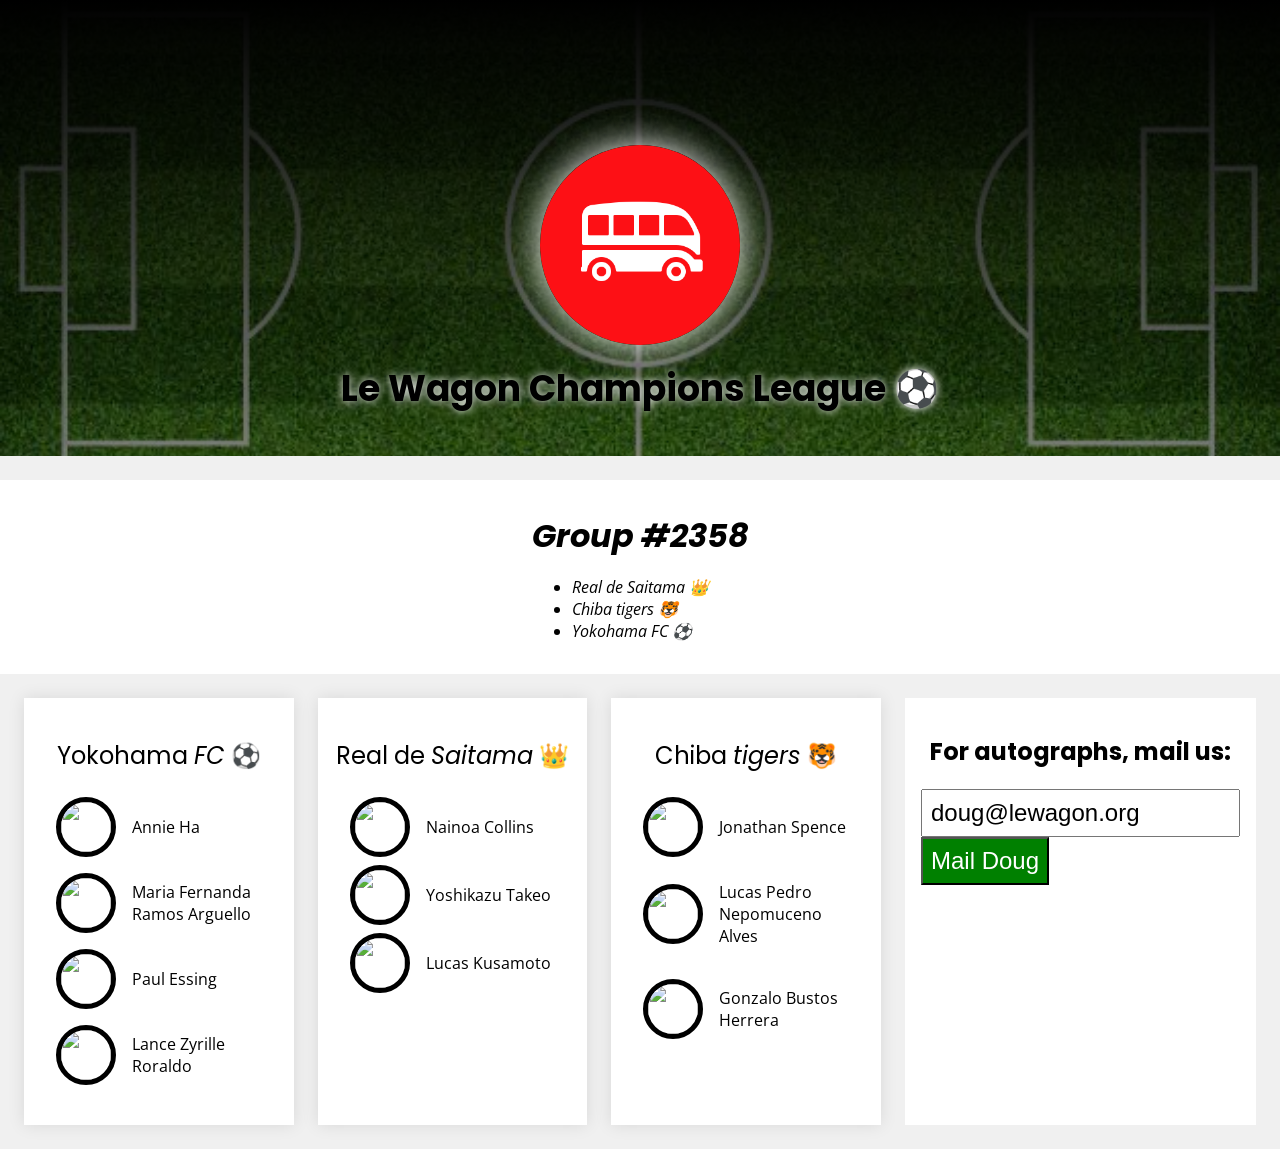
==== js-project/team-page.html @ 3818b3a8 "boilerplate" ====
<html>
  <head>
    <meta charset="UTF-8">
    <title>Playground - JavaScript 101</title>
    <link rel="icon" href="data:image/svg+xml,&lt;svg xmlns=%22http://www.w3.org/2000/svg%22 viewBox=%220 0 100 100%22&gt;&lt;text style=%22fill:rgb(255,255,255)%22 y=%22.9em%22 font-size=%2290%22&gt;⚽️&lt;/text&gt;&lt;/svg&gt;">
    <link rel="stylesheet" href="css/style.css">
  </head>
  <body cz-shortcut-listen="true">
    <div class="banner" style="background-image: url(images/field.jpg)">
      <div class="overlay">
        <img id="logo" src="images/nest.png" alt="">
        <h1>Le Wagon Champions League ⚽️</h1>
      </div>
    </div>

    <div class="group text-italic">
      <h2 id="group-name">Group #2358</h2>
      <ul>
        <li>Real de <em>Saitama</em> 👑</li>
        <li>Chiba <em>tigers</em> 🐯</li>
        <li>Yokohama <em>FC</em> ⚽️</li>
      </ul>
    </div>

    <div class="cards">

      <div class="card" id="yoko">
        <h3>Yokohama <em>FC</em> ⚽️</h3>
  
        <ul>
          <li>
            <img id="Annie" src="https://avatars.githubusercontent.com/u/307928404?v=4" alt="">
            <p>Annie Ha</p>
          </li> 
          <li>
            <img id="Maria" src="https://avatars.githubusercontent.com/u/212783603?v=4" alt="">
            <p>Maria Fernanda Ramos Arguello</p>
          </li>
          <li>
            <img id="Paul" src="https://d26jy9fbi4q9wx.cloudfront.net/rails/active_storage/representations/proxy/eyJfcmFpbHMiOnsibWVzc2FnZSI6IkJBaHBBKzd5QlE9PSIsImV4cCI6bnVsbCwicHVyIjoiYmxvYl9pZCJ9fQ==--decd388e2970e8d6edfcb8acf673aad71445b4a1/eyJfcmFpbHMiOnsibWVzc2FnZSI6IkJBaDdCem9MWm05eWJXRjBTU0lJY0c1bkJqb0dSVlE2RTNKbGMybDZaVjkwYjE5bWFXeHNXd2hwQWNocEFjaDdCam9KWTNKdmNEb09ZWFIwWlc1MGFXOXUiLCJleHAiOm51bGwsInB1ciI6InZhcmlhdGlvbiJ9fQ==--df4f7d63fe19fb30952f52eed6dffc392a97578c/Friendly%20Portrait%20in%20a%20Modern%20Atrium.png" alt="">
            <p>Paul Essing</p>
          </li>
          <li>
            <img id="Lance" src="https://avatars.githubusercontent.com/u/335240866?v=4" alt="">
            <p>Lance Zyrille Roraldo</p>
          </li>
        </ul>
      </div>
    
      <div class="card">
        <h3>Real de <em>Saitama</em> 👑</h3>
        <ul>
          <li>
            <img id="Nainoa" src="https://avatars.githubusercontent.com/u/120077474?v=4" alt="">
            <p>Nainoa Collins</p>
          </li>
          <li>
            <img id="Yoshikazu" src="https://avatars.githubusercontent.com/u/337158711?v=4" alt="">
            <p>Yoshikazu Takeo</p>
          </li>
          <li>
            <img id="Lucas" src="https://avatars.githubusercontent.com/u/337585875?v=4" alt="">
            <p>Lucas Kusamoto</p>
          </li>
        </ul>
        <ul>
          
        </ul>
      </div>
    
      <div class="card">
        <h3>Chiba <em>tigers</em> 🐯</h3>
        <ul>
          <li>
            <img id="Jonathan" src="https://avatars.githubusercontent.com/u/157452914?v=4" alt="">
            <p>Jonathan Spence</p>
          </li> 
          <li>
            <img id="Lucas" src="https://d26jy9fbi4q9wx.cloudfront.net/rails/active_storage/representations/proxy/eyJfcmFpbHMiOnsibWVzc2FnZSI6IkJBaHBBenZrQlE9PSIsImV4cCI6bnVsbCwicHVyIjoiYmxvYl9pZCJ9fQ==--302121dab8f213d4dd946c6f56df91b96d511f81/eyJfcmFpbHMiOnsibWVzc2FnZSI6IkJBaDdCem9MWm05eWJXRjBTU0lJU2xCSEJqb0dSVlE2RTNKbGMybDZaVjkwYjE5bWFXeHNXd2hwQWNocEFjaDdCam9KWTNKdmNEb09ZWFIwWlc1MGFXOXUiLCJleHAiOm51bGwsInB1ciI6InZhcmlhdGlvbiJ9fQ==--35a77baed05205a7e10c3ee76e90ab712819a68d/FD36ED08-CF48-4786-87D3-415A168E5E3C.JPG" alt="">
            <p>Lucas Pedro Nepomuceno Alves</p>
          </li>
          <li>
            <img id="Gonzalo" src="https://avatars.githubusercontent.com/u/319887244?v=4" alt="">
            <p>Gonzalo Bustos Herrera</p>
          </li>
        </ul>
      </div>

    <div class="group">
      <h2>For autographs, mail us:</h2>
      <div>
        <input name="email" id="email" value="doug@lewagon.org">
        <input type="submit" value="Mail Doug">
      </div>
    </div>

    <script src="javascript/application.js"></script>
  </html>
---- js-project/css/style.css ----
/* --- Google Fonts --- */
@import url("https://fonts.googleapis.com/css?family=Open+Sans:400,300,700|Poppins:400,700");

/*Components CSS*/
@import url('./components/banner.css');
@import url('./components/card.css');
@import url('./components/navbar.css');

/*Pages CSS*/
@import url('./pages/team-page.css');

/* --- Fonts & colors --- */
body {
  font-family: "Open Sans", "Helvetica", "sans-serif";
  margin: 0px;
  background-color: rgb(240,240,240);
}
h1, h2, h3 {
  font-family: "Poppins", "sans-serif";
}

input {
  font-size: 24px;
  padding: 8px;
}

input[type=submit] {
  background-color: green;
  color: white;
}

.text-white {
  color: white;
}

.text-italic {
  font-style: italic;
}

.selected {
  /* border-radius: 0%!important; */
  border-color: white!important;
  box-shadow: 0 0px 8px black;
}

.red {
  color: red;
}
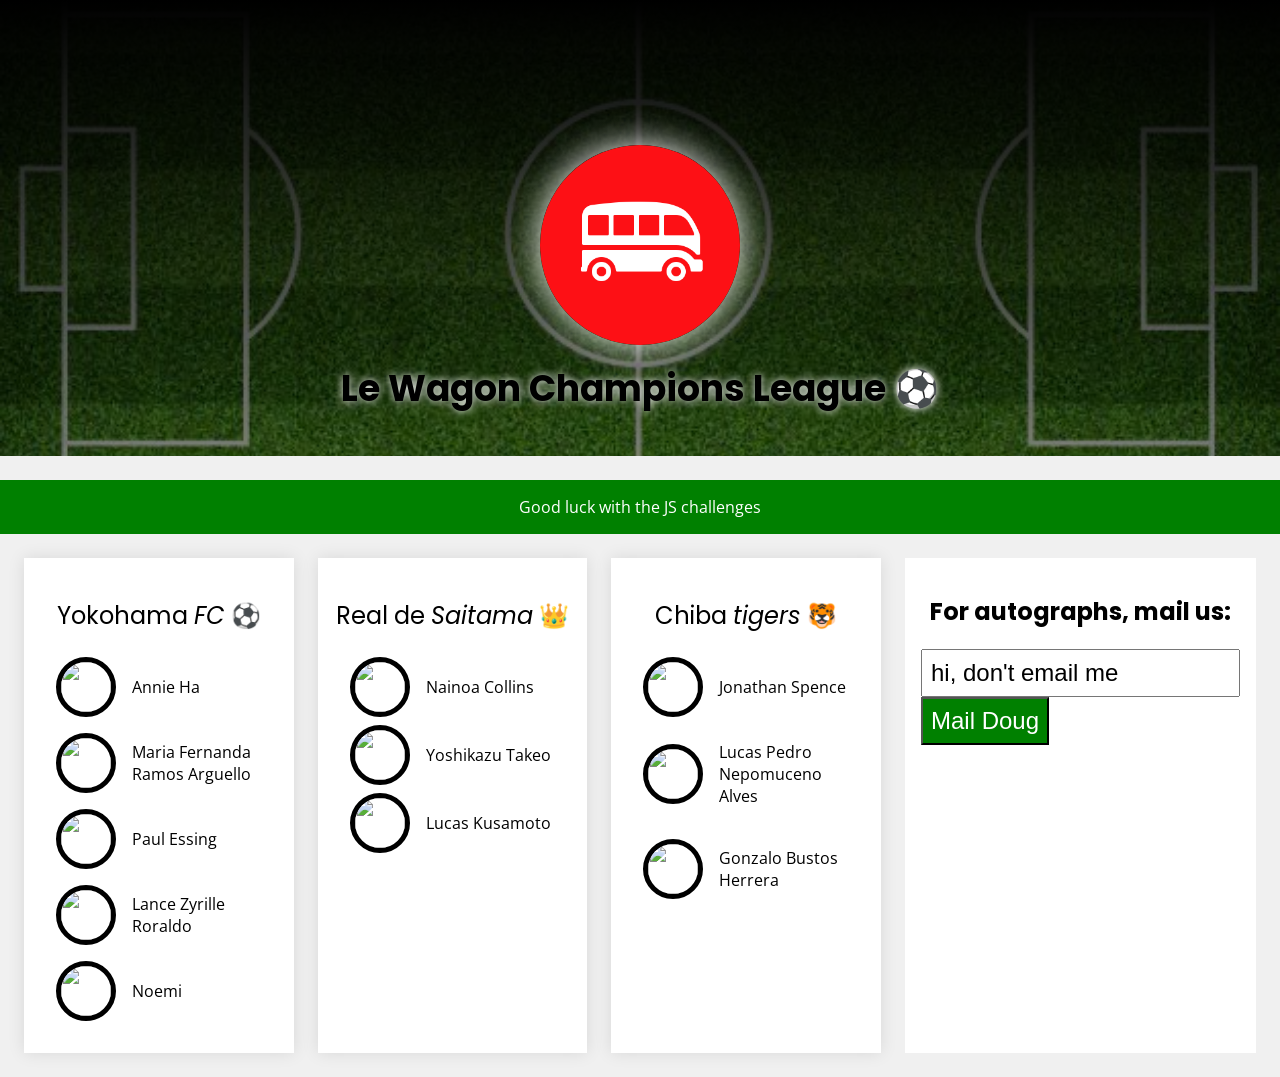
==== commit da3e8967: "JS 101 lecture" ====
--- a/js-project/team-page.html
+++ b/js-project/team-page.html
@@ -27,7 +27,9 @@
       <div class="card" id="yoko">
         <h3>Yokohama <em>FC</em> ⚽️</h3>
   
+        <!-- beforebegin -->
         <ul>
+          <!-- afterbegin -->
           <li>
             <img id="Annie" src="https://avatars.githubusercontent.com/u/307928404?v=4" alt="">
             <p>Annie Ha</p>
@@ -44,7 +46,9 @@
             <img id="Lance" src="https://avatars.githubusercontent.com/u/335240866?v=4" alt="">
             <p>Lance Zyrille Roraldo</p>
           </li>
+          <!-- beforeend -->
         </ul>
+        <!-- afterend -->
       </div>
     
       <div class="card">
